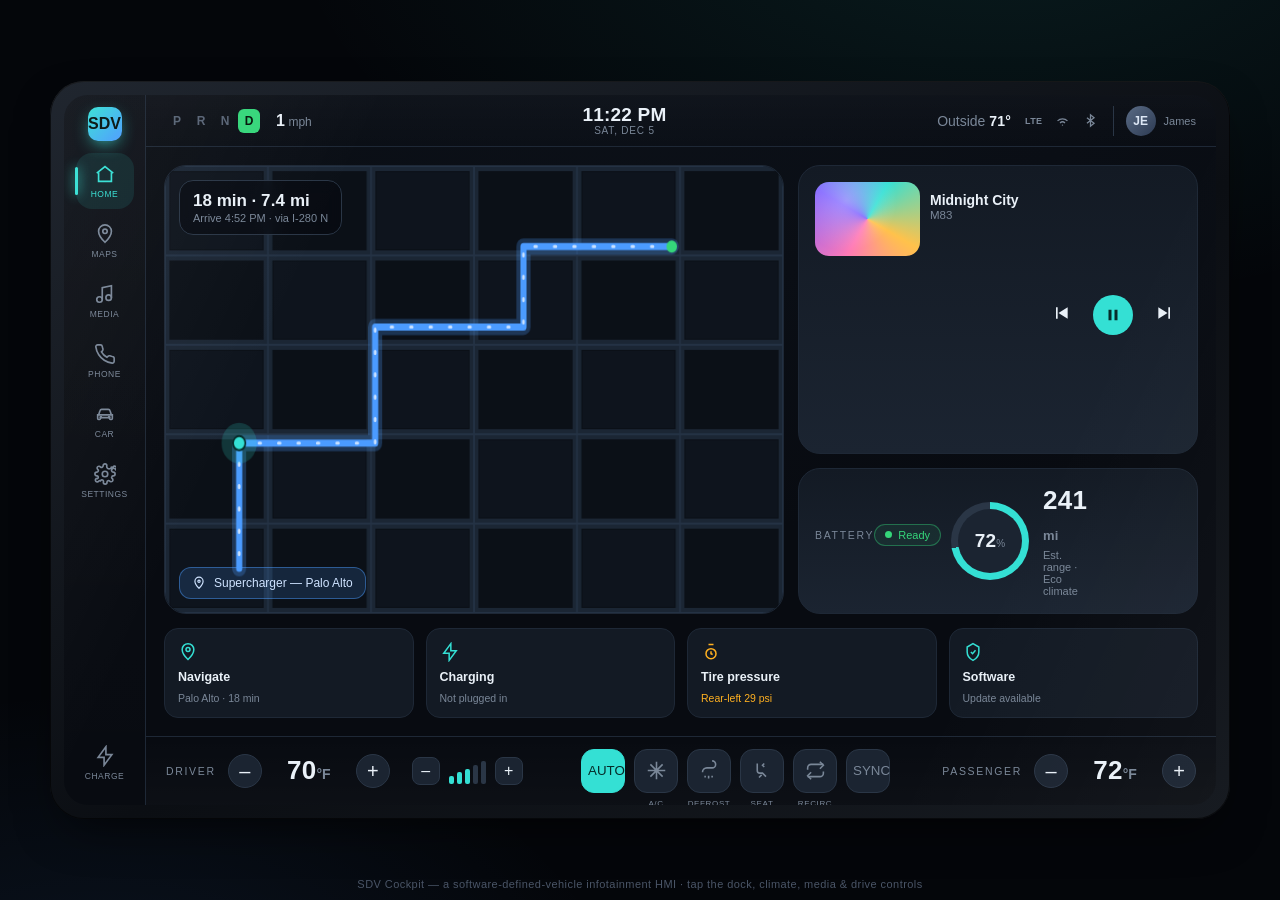
==== infotainment/index.html @ 8f5324d7 "Add SDV Cockpit in-car infotainment HMI Add infotainment/index.html, a self-contained software-defin" ====
<!doctype html>
<html lang="en">
<head>
<meta charset="utf-8" />
<meta name="viewport" content="width=device-width, initial-scale=1, viewport-fit=cover" />
<title>SDV Cockpit — In-Car Infotainment HMI</title>
<style>
/* ============================================================
   SDV Cockpit — Software-Defined Vehicle Infotainment HMI
   Committed dark single-theme (an in-car display is never light-mode).
   ============================================================ */
:root{
  --ground:#080B11; --ground-2:#0C1119;
  --panel:#131A24; --panel-2:#1B2431; --panel-3:#232E3D;
  --line:#2A3646; --line-soft:#1E2836;
  --ink:#EAF1F8; --muted:#7A8798; --muted-2:#586475;
  --accent:#34E0D4; --accent-ink:#062B29;
  --nav:#4B9BFF; --good:#35D67A; --warn:#FFB020; --energy:#FFC24B; --crit:#FF5C5C;
  --font:"SF Pro Display",-apple-system,BlinkMacSystemFont,"Segoe UI",Roboto,"Helvetica Neue",Arial,system-ui,sans-serif;
  --shadow:0 18px 50px -18px rgba(0,0,0,.75);
  --r:22px; --r-sm:14px;
}
*{box-sizing:border-box}
html,body{height:100%}
body{
  margin:0; font-family:var(--font); color:var(--ink);
  background:
    radial-gradient(1200px 700px at 78% -12%, rgba(52,224,212,.10), transparent 60%),
    radial-gradient(900px 620px at 8% 118%, rgba(75,155,255,.10), transparent 60%),
    #04060A;
  display:flex; align-items:center; justify-content:center;
  min-height:100dvh; padding:min(4vmin,34px);
  -webkit-font-smoothing:antialiased; text-rendering:optimizeLegibility;
}
button{font-family:inherit; color:inherit; cursor:pointer; border:0; background:none}
.tnum{font-variant-numeric:tabular-nums; letter-spacing:.01em}
.lbl{font-size:10.5px; letter-spacing:.16em; text-transform:uppercase; color:var(--muted)}

/* ---- The physical display: bezel + glass ---- */
.bezel{
  width:min(1180px,100%); aspect-ratio:16/10; position:relative;
  border-radius:34px; padding:14px;
  background:linear-gradient(150deg,#20262F,#0B0E13 55%,#171B21);
  box-shadow:
    var(--shadow),
    inset 0 1px 0 rgba(255,255,255,.06),
    inset 0 0 0 1px rgba(0,0,0,.6);
}
.bezel::after{ /* screen glass sheen */
  content:""; position:absolute; inset:14px; border-radius:24px; pointer-events:none; z-index:6;
  background:linear-gradient(115deg,rgba(255,255,255,.05),transparent 22%,transparent 78%,rgba(255,255,255,.03));
  mix-blend-mode:screen;
}
.screen{
  position:absolute; inset:14px; border-radius:24px; overflow:hidden;
  background:radial-gradient(140% 120% at 50% -10%, var(--ground-2), var(--ground) 60%);
  display:grid; grid-template-columns:82px 1fr; grid-template-rows:52px 1fr auto;
  grid-template-areas:"dock status" "dock canvas" "dock climate";
}

/* ---- Left app dock ---- */
.dock{grid-area:dock; background:linear-gradient(180deg,rgba(255,255,255,.02),transparent);
  border-right:1px solid var(--line-soft); display:flex; flex-direction:column; align-items:center;
  padding:12px 0 14px; gap:4px}
.dock .brand{width:34px;height:34px;border-radius:10px;display:grid;place-items:center;margin-bottom:8px;
  background:linear-gradient(135deg,var(--accent),var(--nav)); color:#04120F; font-weight:800; box-shadow:0 6px 18px -6px var(--accent)}
.dock .spring{margin-top:auto}
.napp{width:58px;height:56px;border-radius:16px;display:flex;flex-direction:column;align-items:center;
  justify-content:center;gap:4px;color:var(--muted);transition:.18s;position:relative}
.napp svg{width:22px;height:22px}
.napp small{font-size:8.5px;letter-spacing:.06em;text-transform:uppercase}
.napp:hover{color:var(--ink);background:rgba(255,255,255,.04)}
.napp.on{color:var(--accent);background:rgba(52,224,212,.10)}
.napp.on::before{content:"";position:absolute;left:-1px;top:14px;bottom:14px;width:3px;border-radius:3px;background:var(--accent);box-shadow:0 0 12px var(--accent)}

/* ---- Status strip ---- */
.status{grid-area:status;display:flex;align-items:center;gap:14px;padding:0 20px;
  border-bottom:1px solid var(--line-soft);background:linear-gradient(180deg,rgba(255,255,255,.02),transparent)}
.gear{display:flex;align-items:center;gap:2px}
.gear b{width:22px;height:24px;border-radius:6px;display:grid;place-items:center;font-size:12px;font-weight:700;color:var(--muted-2)}
.gear b.on{color:var(--ground);background:var(--accent)}
.gear b.on.d{background:var(--good);color:#04140A}
.status .mini-speed{margin-left:2px;color:var(--muted);font-size:12px}
.status .mini-speed b{color:var(--ink);font-size:16px;font-weight:600}
.clock{margin:0 auto;text-align:center;line-height:1}
.clock .t{font-size:19px;font-weight:600}
.clock .d{font-size:10px;color:var(--muted);letter-spacing:.08em;margin-top:2px}
.status .right{display:flex;align-items:center;gap:14px}
.status .otemp{font-size:14px;color:var(--muted)}
.status .otemp b{color:var(--ink);font-weight:600}
.icns{display:flex;align-items:center;gap:11px;color:var(--muted)}
.icns svg{width:17px;height:17px;display:block}
.icns .lte{font-size:9px;font-weight:700;letter-spacing:.05em}
.prof{display:flex;align-items:center;gap:8px;padding-left:12px;border-left:1px solid var(--line)}
.avatar{width:30px;height:30px;border-radius:50%;background:linear-gradient(135deg,#5A6B85,#2C3A52);
  display:grid;place-items:center;font-size:12px;font-weight:700;color:#DDE7F5}
.prof small{font-size:11px;color:var(--muted)}

/* ---- Canvas ---- */
.canvas{grid-area:canvas;position:relative;overflow:hidden}
.view{position:absolute;inset:0;padding:18px;display:none;animation:vin .32s ease}
.view.on{display:block}
@keyframes vin{from{opacity:0;transform:translateY(8px)}to{opacity:1;transform:none}}

/* generic cards */
.card{background:linear-gradient(180deg,var(--panel),var(--panel-2));border:1px solid var(--line-soft);
  border-radius:var(--r);position:relative}
.pad{padding:16px}
.h{display:flex;align-items:center;justify-content:space-between;margin-bottom:12px}
.h .lbl{margin:0}
.chip{font-size:11px;padding:4px 10px;border-radius:999px;border:1px solid var(--line);color:var(--muted);display:inline-flex;gap:6px;align-items:center}
.chip.ok{color:var(--good);border-color:rgba(53,214,122,.4);background:rgba(53,214,122,.08)}
.dotpulse{width:7px;height:7px;border-radius:50%;background:var(--good);box-shadow:0 0 0 0 rgba(53,214,122,.6);animation:pulse 2s infinite}
@keyframes pulse{0%{box-shadow:0 0 0 0 rgba(53,214,122,.5)}70%{box-shadow:0 0 0 7px rgba(53,214,122,0)}100%{box-shadow:0 0 0 0 rgba(53,214,122,0)}}

/* ===== HOME ===== */
#home .grid{display:grid;grid-template-columns:1.55fr 1fr;grid-template-rows:1fr auto;gap:14px;height:100%}
.map{grid-row:1/3;border-radius:var(--r);overflow:hidden;position:relative;border:1px solid var(--line-soft);cursor:pointer}
.map .over{position:absolute;inset:0;display:flex;flex-direction:column;justify-content:space-between;padding:14px}
.map .eta{align-self:flex-start;background:rgba(8,11,17,.72);backdrop-filter:blur(8px);border:1px solid var(--line);
  border-radius:14px;padding:10px 13px}
.map .eta .big{font-size:17px;font-weight:600}
.map .eta .sub{font-size:11px;color:var(--muted);margin-top:1px}
.map .dest{align-self:flex-start;background:rgba(75,155,255,.16);border:1px solid rgba(75,155,255,.45);color:#CFE3FF;
  border-radius:12px;padding:8px 12px;font-size:12px;display:flex;gap:8px;align-items:center}
.nowcard{display:flex;flex-direction:column}
.nowcard .art{height:74px;border-radius:14px;background:
  conic-gradient(from 210deg,#FF7AB6,#7A5CFF,#34E0D4,#FFC24B,#FF7AB6);position:relative;overflow:hidden;flex:none}
.nowcard .art::after{content:"";position:absolute;inset:0;background:radial-gradient(circle at 30% 25%,rgba(255,255,255,.32),transparent 55%)}
.nowcard .meta{margin-top:10px}
.nowcard .ttl{font-size:14px;font-weight:600;white-space:nowrap;overflow:hidden;text-overflow:ellipsis}
.nowcard .art-artist{font-size:11.5px;color:var(--muted);margin-top:1px}
.mini-ctrl{display:flex;align-items:center;justify-content:center;gap:16px;margin-top:10px;color:var(--ink)}
.mini-ctrl button svg{width:20px;height:20px}
.mini-ctrl .play{width:40px;height:40px;border-radius:50%;background:var(--accent);color:var(--accent-ink);display:grid;place-items:center}
.mini-ctrl .play svg{width:18px;height:18px}
.evsum{display:flex;flex-direction:column;gap:12px}
.evtop{display:flex;align-items:center;gap:14px}
.ring{--p:72;width:78px;height:78px;border-radius:50%;flex:none;display:grid;place-items:center;
  background:conic-gradient(var(--accent) calc(var(--p)*1%),var(--line) 0);position:relative}
.ring::before{content:"";position:absolute;inset:7px;border-radius:50%;background:var(--panel-2)}
.ring b{position:relative;font-size:19px;font-weight:600}
.ring b i{font-size:10px;color:var(--muted);font-style:normal;font-weight:500}
.evtop .rng .big{font-size:26px;font-weight:600}
.evtop .rng .big i{font-size:13px;color:var(--muted);font-style:normal}
.evtop .rng .sub{font-size:11px;color:var(--muted);margin-top:2px}
.tiles{grid-column:1/3;display:grid;grid-template-columns:repeat(4,1fr);gap:12px}
.tile{background:var(--panel);border:1px solid var(--line-soft);border-radius:var(--r-sm);padding:13px;
  display:flex;flex-direction:column;gap:8px;transition:.16s;text-align:left}
.tile:hover{border-color:var(--line);transform:translateY(-2px)}
.tile svg{width:20px;height:20px;color:var(--accent)}
.tile .tn{font-size:12.5px;font-weight:600}
.tile .ts{font-size:10.5px;color:var(--muted)}
.tile.warn svg{color:var(--warn)} .tile.warn .ts{color:var(--warn)}

/* ===== NAV ===== */
#nav .wrap{display:grid;grid-template-columns:1fr 320px;gap:14px;height:100%}
.bigmap{border-radius:var(--r);overflow:hidden;position:relative;border:1px solid var(--line-soft)}
.searchbar{position:absolute;top:14px;left:14px;right:14px;display:flex;gap:10px;align-items:center;
  background:rgba(8,11,17,.72);backdrop-filter:blur(10px);border:1px solid var(--line);border-radius:14px;padding:11px 14px}
.searchbar svg{width:16px;height:16px;color:var(--muted)}
.searchbar span{font-size:13px;color:var(--muted)}
.turnstrip{position:absolute;left:14px;bottom:14px;background:rgba(75,155,255,.16);border:1px solid rgba(75,155,255,.45);
  border-radius:16px;padding:12px 16px;display:flex;gap:14px;align-items:center;backdrop-filter:blur(8px)}
.turnstrip .arw{width:34px;height:34px;border-radius:10px;background:var(--nav);display:grid;place-items:center;color:#04101F}
.turnstrip .arw svg{width:20px;height:20px}
.turnstrip .big{font-size:18px;font-weight:600}
.turnstrip .sub{font-size:11.5px;color:#AFC7EA}
.route-panel{display:flex;flex-direction:column;gap:12px}
.stop{display:flex;gap:12px;align-items:flex-start;padding:12px 0;border-bottom:1px solid var(--line-soft)}
.stop:last-child{border-bottom:0}
.stop .pin{width:26px;height:26px;border-radius:8px;background:var(--panel-3);display:grid;place-items:center;color:var(--nav);flex:none}
.stop .pin svg{width:15px;height:15px}
.stop .sn{font-size:13px;font-weight:600}
.stop .ss{font-size:11px;color:var(--muted);margin-top:2px}
.stop .dist{margin-left:auto;font-size:12px;color:var(--muted);white-space:nowrap}

/* ===== MEDIA ===== */
#media .wrap{display:grid;grid-template-columns:300px 1fr;gap:16px;height:100%}
.player{display:flex;flex-direction:column;gap:16px}
.bigart{aspect-ratio:1;border-radius:var(--r);position:relative;overflow:hidden;
  background:conic-gradient(from 200deg,#FF7AB6,#7A5CFF,#34E0D4,#FFC24B,#FF7AB6)}
.bigart::after{content:"";position:absolute;inset:0;background:radial-gradient(circle at 32% 22%,rgba(255,255,255,.35),transparent 55%)}
.bigart .eq{position:absolute;left:0;right:0;bottom:0;height:40px;display:flex;align-items:flex-end;gap:3px;padding:0 14px;opacity:.9}
.bigart .eq i{flex:1;background:rgba(255,255,255,.75);border-radius:2px 2px 0 0;height:20%;animation:eq 1.1s ease-in-out infinite}
@keyframes eq{0%,100%{height:18%}50%{height:85%}}
.trk .tt{font-size:20px;font-weight:600}
.trk .ta{font-size:13px;color:var(--muted);margin-top:2px}
.scrub{margin-top:6px}
.bar{height:5px;border-radius:5px;background:var(--line);position:relative;overflow:hidden}
.bar>i{position:absolute;inset:0 auto 0 0;width:38%;background:var(--accent);border-radius:5px}
.times{display:flex;justify-content:space-between;font-size:10.5px;color:var(--muted);margin-top:6px}
.ctrl{display:flex;align-items:center;justify-content:space-between}
.ctrl button svg{width:24px;height:24px}
.ctrl .play{width:56px;height:56px;border-radius:50%;background:var(--accent);color:var(--accent-ink);display:grid;place-items:center}
.ctrl .play svg{width:24px;height:24px}
.ctrl .sm{color:var(--muted)} .ctrl .sm.on{color:var(--accent)}
.sources{display:flex;gap:8px;flex-wrap:wrap;margin-bottom:12px}
.src{padding:8px 14px;border-radius:999px;border:1px solid var(--line);font-size:12px;color:var(--muted);display:flex;gap:7px;align-items:center}
.src svg{width:14px;height:14px}
.src.on{color:var(--accent-ink);background:var(--accent);border-color:var(--accent)}
.queue{overflow:auto}
.qrow{display:flex;align-items:center;gap:12px;padding:11px 8px;border-radius:12px;transition:.14s}
.qrow:hover{background:rgba(255,255,255,.03)}
.qrow.on{background:rgba(52,224,212,.08)}
.qrow .qart{width:38px;height:38px;border-radius:9px;flex:none;background:linear-gradient(135deg,#3A4A63,#222E40)}
.qrow.on .qart{background:linear-gradient(135deg,var(--accent),var(--nav))}
.qrow .qn{font-size:13px;font-weight:600} .qrow.on .qn{color:var(--accent)}
.qrow .qa{font-size:11px;color:var(--muted)}
.qrow .qd{margin-left:auto;font-size:11px;color:var(--muted);font-variant-numeric:tabular-nums}

/* ===== VEHICLE (EV + SDV/OTA) ===== */
#veh .grid{display:grid;grid-template-columns:1.2fr 1fr 1fr;grid-template-rows:auto 1fr;gap:14px;height:100%}
.carstage{grid-row:1/3;display:flex;flex-direction:column}
.carwrap{flex:1;position:relative;display:grid;place-items:center;margin:6px 0 10px}
.carwrap svg{width:82%;max-width:280px;filter:drop-shadow(0 14px 30px rgba(52,224,212,.14))}
.doorpin{position:absolute;width:20px;height:20px;border-radius:50%;border:2px solid var(--panel);
  display:grid;place-items:center;background:var(--good);box-shadow:0 0 0 3px rgba(53,214,122,.18)}
.doorpin.open{background:var(--warn);box-shadow:0 0 0 3px rgba(255,176,32,.22)}
.drvmodes{display:flex;gap:8px}
.mode{flex:1;padding:10px;border-radius:12px;border:1px solid var(--line);text-align:center;font-size:12px;color:var(--muted)}
.mode.on{color:var(--accent-ink);background:var(--accent);border-color:var(--accent);font-weight:600}
.statrow{display:flex;align-items:center;gap:12px;padding:12px 0;border-bottom:1px solid var(--line-soft)}
.statrow:last-child{border-bottom:0}
.statrow .si{width:34px;height:34px;border-radius:10px;background:var(--panel-3);display:grid;place-items:center;color:var(--accent);flex:none}
.statrow .si svg{width:18px;height:18px}
.statrow .sv{margin-left:auto;font-size:15px;font-weight:600;font-variant-numeric:tabular-nums}
.statrow .sl{font-size:12px;color:var(--muted)}
.tpms{display:grid;grid-template-columns:1fr 1fr;gap:10px}
.tp{background:var(--panel);border:1px solid var(--line-soft);border-radius:12px;padding:10px;text-align:center}
.tp .v{font-size:17px;font-weight:600;font-variant-numeric:tabular-nums}
.tp .u{font-size:9.5px;color:var(--muted);letter-spacing:.1em;text-transform:uppercase}
.tp.low{border-color:rgba(255,176,32,.5)} .tp.low .v{color:var(--warn)}
/* OTA */
.ota .rowh{display:flex;align-items:center;gap:12px;margin-bottom:12px}
.ota .ver{margin-left:auto;font-size:11px;color:var(--muted);font-variant-numeric:tabular-nums}
.ota .relname{font-size:14px;font-weight:600}
.ota .note{font-size:11.5px;color:var(--muted);line-height:1.5;margin:2px 0 14px}
.ota .comp{display:flex;justify-content:space-between;font-size:11px;color:var(--muted);padding:6px 0;border-bottom:1px solid var(--line-soft)}
.ota .comp b{color:var(--ink);font-weight:500}
.ota .comp .st{color:var(--good)}
.installbar{height:8px;border-radius:8px;background:var(--line);overflow:hidden;margin:14px 0 8px}
.installbar>i{display:block;height:100%;width:0;background:linear-gradient(90deg,var(--accent),var(--nav));transition:width .4s}
.btn{width:100%;padding:13px;border-radius:14px;background:var(--accent);color:var(--accent-ink);font-weight:700;font-size:14px;transition:.16s}
.btn:hover{filter:brightness(1.08)}
.btn.ghost{background:transparent;border:1px solid var(--line);color:var(--ink);font-weight:600}
.btn[disabled]{opacity:.5;cursor:default}

/* ===== PHONE ===== */
#phone .wrap{display:grid;grid-template-columns:1fr 300px;gap:16px;height:100%}
.calls .crow{display:flex;align-items:center;gap:13px;padding:12px 6px;border-bottom:1px solid var(--line-soft)}
.calls .crow .av{width:40px;height:40px;border-radius:50%;background:linear-gradient(135deg,#4A5A73,#28344A);display:grid;place-items:center;font-weight:700;font-size:14px;flex:none}
.calls .cn{font-size:14px;font-weight:600}
.calls .cs{font-size:11.5px;color:var(--muted);display:flex;gap:6px;align-items:center;margin-top:1px}
.calls .cs svg{width:12px;height:12px}
.calls .cs.miss{color:var(--crit)}
.calls .ct{margin-left:auto;font-size:11px;color:var(--muted)}
.calls .callbtn{width:34px;height:34px;border-radius:50%;background:rgba(53,214,122,.14);color:var(--good);display:grid;place-items:center;margin-left:10px}
.calls .callbtn svg{width:16px;height:16px}
.dial{display:flex;flex-direction:column}
.dialout{text-align:center;font-size:26px;font-weight:500;letter-spacing:.06em;min-height:34px;margin-bottom:12px;font-variant-numeric:tabular-nums}
.pad{display:grid;grid-template-columns:repeat(3,1fr);gap:10px}
.key{aspect-ratio:1.5;border-radius:14px;background:var(--panel);border:1px solid var(--line-soft);font-size:20px;font-weight:500;transition:.12s}
.key:hover{background:var(--panel-3)}
.key small{display:block;font-size:8px;letter-spacing:.14em;color:var(--muted);margin-top:1px}
.dialcall{margin-top:12px;padding:14px;border-radius:16px;background:var(--good);color:#052012;font-weight:700;display:grid;place-items:center}

/* ===== SETTINGS ===== */
#set .cols{display:grid;grid-template-columns:1fr 1fr;gap:14px;height:100%;align-content:start}
.setgrp .srow{display:flex;align-items:center;gap:13px;padding:14px 0;border-bottom:1px solid var(--line-soft)}
.setgrp .srow:last-child{border-bottom:0}
.setgrp .si{width:32px;height:32px;border-radius:9px;background:var(--panel-3);display:grid;place-items:center;color:var(--accent);flex:none}
.setgrp .si svg{width:17px;height:17px}
.setgrp .sn{font-size:13.5px;font-weight:600}
.setgrp .sd{font-size:11px;color:var(--muted);margin-top:1px}
.setgrp .ctl{margin-left:auto}
.toggle{width:46px;height:27px;border-radius:999px;background:var(--line);position:relative;transition:.2s;flex:none}
.toggle i{position:absolute;top:3px;left:3px;width:21px;height:21px;border-radius:50%;background:#fff;transition:.2s}
.toggle.on{background:var(--accent)} .toggle.on i{left:22px}
.seg{display:flex;border:1px solid var(--line);border-radius:10px;overflow:hidden}
.seg button{padding:7px 12px;font-size:12px;color:var(--muted)}
.seg button.on{background:var(--accent);color:var(--accent-ink);font-weight:600}

/* ---- Climate dock ---- */
.climate{grid-area:climate;border-top:1px solid var(--line-soft);
  background:linear-gradient(0deg,rgba(255,255,255,.02),transparent);
  display:flex;align-items:center;gap:16px;padding:12px 20px}
.zone{display:flex;align-items:center;gap:12px}
.zone .lbl{margin:0}
.tempctl{display:flex;align-items:center;gap:10px}
.tempctl button{width:34px;height:34px;border-radius:50%;background:var(--panel-2);border:1px solid var(--line);
  display:grid;place-items:center;font-size:20px;color:var(--ink);line-height:0}
.tempctl button:hover{background:var(--panel-3)}
.tempctl .tval{font-size:26px;font-weight:600;min-width:74px;text-align:center;font-variant-numeric:tabular-nums}
.tempctl .tval i{font-size:14px;color:var(--muted);font-style:normal}
.cspacer{flex:1}
.cbtns{display:flex;gap:9px}
.cbtn{width:44px;height:44px;border-radius:13px;background:var(--panel-2);border:1px solid var(--line);
  display:grid;place-items:center;color:var(--muted);transition:.15s;position:relative}
.cbtn svg{width:21px;height:21px}
.cbtn:hover{color:var(--ink);background:var(--panel-3)}
.cbtn.on{color:var(--accent-ink);background:var(--accent);border-color:var(--accent)}
.cbtn small{position:absolute;bottom:-16px;left:50%;transform:translateX(-50%);font-size:8px;letter-spacing:.08em;
  text-transform:uppercase;color:var(--muted);white-space:nowrap}
.fan{display:flex;align-items:center;gap:9px;padding:0 6px}
.fan .bars{display:flex;gap:3px;align-items:flex-end;height:26px}
.fan .bars i{width:5px;border-radius:2px;background:var(--line);height:30%}
.fan .bars i.on{background:var(--accent)}
.fan button{width:28px;height:28px;border-radius:8px;background:var(--panel-2);border:1px solid var(--line);display:grid;place-items:center;font-size:16px;color:var(--ink);line-height:0}

.hint{position:fixed;bottom:10px;left:50%;transform:translateX(-50%);font-size:11px;color:#4A5567;letter-spacing:.04em}
@media (prefers-reduced-motion:reduce){*{animation:none!important;transition:none!important}}
@media (max-width:640px){.dock small,.napp small{display:none}.tiles{grid-template-columns:repeat(2,1fr)}}
</style>
</head>
<body>
<main class="bezel" role="application" aria-label="Vehicle infotainment display">
  <div class="screen">

    <!-- ============ DOCK ============ -->
    <nav class="dock" aria-label="Apps">
      <div class="brand" title="Software-Defined Vehicle">SDV</div>
      <button class="napp on" data-view="home"><svg viewBox="0 0 24 24" fill="none" stroke="currentColor" stroke-width="1.8"><path d="M3 11l9-7 9 7"/><path d="M5 10v10h14V10"/></svg><small>Home</small></button>
      <button class="napp" data-view="nav"><svg viewBox="0 0 24 24" fill="none" stroke="currentColor" stroke-width="1.8"><path d="M12 21s7-6.5 7-12a7 7 0 10-14 0c0 5.5 7 12 7 12z"/><circle cx="12" cy="9" r="2.4"/></svg><small>Maps</small></button>
      <button class="napp" data-view="media"><svg viewBox="0 0 24 24" fill="none" stroke="currentColor" stroke-width="1.8"><path d="M9 18V5l10-2v13"/><circle cx="6" cy="18" r="3"/><circle cx="16" cy="16" r="3"/></svg><small>Media</small></button>
      <button class="napp" data-view="phone"><svg viewBox="0 0 24 24" fill="none" stroke="currentColor" stroke-width="1.8"><path d="M22 16.9v3a2 2 0 01-2.2 2 19.8 19.8 0 01-8.6-3.1 19.5 19.5 0 01-6-6A19.8 19.8 0 012 4.2 2 2 0 014 2h3a2 2 0 012 1.7c.1.9.4 1.8.7 2.7a2 2 0 01-.5 2.1L8.1 9.6a16 16 0 006 6l1.1-1.1a2 2 0 012.1-.5c.9.3 1.8.6 2.7.7A2 2 0 0122 16.9z"/></svg><small>Phone</small></button>
      <button class="napp" data-view="veh"><svg viewBox="0 0 24 24" fill="none" stroke="currentColor" stroke-width="1.8"><path d="M5 13l1.5-4.5A2 2 0 018.4 7h7.2a2 2 0 011.9 1.5L19 13"/><path d="M4 13h16v4a1 1 0 01-1 1h-1a1 1 0 01-1-1v-1H7v1a1 1 0 01-1 1H5a1 1 0 01-1-1z"/><circle cx="7.5" cy="15.5" r="0.6"/><circle cx="16.5" cy="15.5" r="0.6"/></svg><small>Car</small></button>
      <button class="napp" data-view="set"><svg viewBox="0 0 24 24" fill="none" stroke="currentColor" stroke-width="1.8"><circle cx="12" cy="12" r="3"/><path d="M19.4 15a1.6 1.6 0 00.3 1.8l.1.1a2 2 0 11-2.8 2.8l-.1-.1a1.6 1.6 0 00-2.7 1.1V21a2 2 0 01-4 0v-.1A1.6 1.6 0 007 19.4a1.6 1.6 0 00-1.8.3l-.1.1a2 2 0 11-2.8-2.8l.1-.1A1.6 1.6 0 004.6 15a1.6 1.6 0 00-1.5-1H3a2 2 0 010-4h.1A1.6 1.6 0 004.6 9a1.6 1.6 0 00-.3-1.8l-.1-.1a2 2 0 112.8-2.8l.1.1A1.6 1.6 0 009 4.6a1.6 1.6 0 001-1.5V3a2 2 0 014 0v.1A1.6 1.6 0 0019 4.6a1.6 1.6 0 001.8-.3l.1-.1a2 2 0 112.8 2.8l-.1.1A1.6 1.6 0 0019.4 9v0a1.6 1.6 0 001.5 1H21a2 2 0 010 4h-.1a1.6 1.6 0 00-1.5 1z"/></svg><small>Settings</small></button>
      <div class="spring"></div>
      <button class="napp" data-view="veh" title="Charging"><svg viewBox="0 0 24 24" fill="none" stroke="currentColor" stroke-width="1.8"><path d="M13 2L4.5 13.5H11L11 22 19.5 10.5H13z"/></svg><small>Charge</small></button>
    </nav>

    <!-- ============ STATUS STRIP ============ -->
    <header class="status">
      <div class="gear" aria-label="Drive selector">
        <b>P</b><b>R</b><b>N</b><b class="on d">D</b>
      </div>
      <div class="mini-speed"><b class="tnum" id="spd">0</b> mph</div>
      <div class="clock">
        <div class="t tnum" id="clk">—:—</div>
        <div class="d" id="date">—</div>
      </div>
      <div class="right">
        <div class="otemp">Outside <b class="tnum">71°</b></div>
        <div class="icns">
          <span class="lte">LTE</span>
          <svg viewBox="0 0 24 24" fill="none" stroke="currentColor" stroke-width="1.8"><path d="M5 12.5a10 10 0 0114 0"/><path d="M8.5 15.5a5 5 0 017 0"/><circle cx="12" cy="18.5" r="1" fill="currentColor" stroke="none"/></svg>
          <svg viewBox="0 0 24 24" fill="none" stroke="currentColor" stroke-width="1.8"><path d="M7 8l10 8-5 4V4l5 4-10 8"/></svg>
        </div>
        <div class="prof">
          <div class="avatar">JE</div>
          <small>James</small>
        </div>
      </div>
    </header>

    <!-- ============ CANVAS ============ -->
    <section class="canvas">

      <!-- ===== HOME ===== -->
      <div class="view on" id="home">
        <div class="grid">
          <div class="map" data-view="nav" id="homemap">
            <canvas class="mapcanvas" width="700" height="440" style="width:100%;height:100%;display:block"></canvas>
            <div class="over">
              <div class="eta">
                <div class="big">18 min · <span class="tnum">7.4</span> mi</div>
                <div class="sub">Arrive 4:52 PM · via I-280 N</div>
              </div>
              <div class="dest">
                <svg viewBox="0 0 24 24" width="14" height="14" fill="none" stroke="currentColor" stroke-width="2"><path d="M12 21s7-6.5 7-12a7 7 0 10-14 0c0 5.5 7 12 7 12z"/><circle cx="12" cy="9" r="2"/></svg>
                Supercharger — Palo Alto
              </div>
            </div>
          </div>

          <div class="card pad nowcard">
            <div class="art"></div>
            <div class="meta">
              <div class="ttl" id="h-track">Midnight City</div>
              <div class="art-artist" id="h-artist">M83</div>
            </div>
            <div class="mini-ctrl">
              <button data-mact="prev" aria-label="Previous"><svg viewBox="0 0 24 24" fill="currentColor"><path d="M6 5h2v14H6zM20 5v14l-11-7z"/></svg></button>
              <button class="play" data-mact="play" aria-label="Play/Pause"><svg class="i-play" viewBox="0 0 24 24" fill="currentColor"><path d="M8 5v14l11-7z"/></svg></button>
              <button data-mact="next" aria-label="Next"><svg viewBox="0 0 24 24" fill="currentColor"><path d="M16 5h2v14h-2zM4 5l11 7-11 7z"/></svg></button>
            </div>
          </div>

          <div class="card pad evsum">
            <div class="h"><span class="lbl">Battery</span><span class="chip ok"><span class="dotpulse"></span>Ready</span></div>
            <div class="evtop">
              <div class="ring" id="socring" style="--p:72"><b class="tnum" id="soc">72<i>%</i></b></div>
              <div class="rng">
                <div class="big tnum"><span id="rangeval">241</span> <i>mi</i></div>
                <div class="sub">Est. range · Eco climate</div>
              </div>
            </div>
          </div>

          <div class="tiles">
            <button class="tile" data-view="nav"><svg viewBox="0 0 24 24" fill="none" stroke="currentColor" stroke-width="1.8"><path d="M12 21s7-6.5 7-12a7 7 0 10-14 0c0 5.5 7 12 7 12z"/><circle cx="12" cy="9" r="2.4"/></svg><span class="tn">Navigate</span><span class="ts">Palo Alto · 18 min</span></button>
            <button class="tile" data-view="veh"><svg viewBox="0 0 24 24" fill="none" stroke="currentColor" stroke-width="1.8"><path d="M13 2L4.5 13.5H11L11 22 19.5 10.5H13z"/></svg><span class="tn">Charging</span><span class="ts">Not plugged in</span></button>
            <button class="tile warn" data-view="veh"><svg viewBox="0 0 24 24" fill="none" stroke="currentColor" stroke-width="1.8"><circle cx="12" cy="14" r="6"/><path d="M12 11v3l2 1M9 3h6"/></svg><span class="tn">Tire pressure</span><span class="ts">Rear-left 29 psi</span></button>
            <button class="tile" data-view="veh"><svg viewBox="0 0 24 24" fill="none" stroke="currentColor" stroke-width="1.8"><path d="M12 2l7 4v6c0 5-3 8-7 10-4-2-7-5-7-10V6z"/><path d="M9.5 12l2 2 3.5-4"/></svg><span class="tn">Software</span><span class="ts">Update available</span></button>
          </div>
        </div>
      </div>

      <!-- ===== NAV ===== -->
      <div class="view" id="nav">
        <div class="wrap">
          <div class="bigmap">
            <canvas class="mapcanvas" width="720" height="560" style="width:100%;height:100%;display:block"></canvas>
            <div class="searchbar">
              <svg viewBox="0 0 24 24" fill="none" stroke="currentColor" stroke-width="2"><circle cx="11" cy="11" r="7"/><path d="M21 21l-4-4"/></svg>
              <span>Search for a place or address…</span>
            </div>
            <div class="turnstrip">
              <div class="arw"><svg viewBox="0 0 24 24" fill="none" stroke="currentColor" stroke-width="2.2"><path d="M12 20V7M6 11l6-6 6 6"/></svg></div>
              <div>
                <div class="big"><span class="tnum">0.4</span> mi</div>
                <div class="sub">Continue onto I-280 North</div>
              </div>
            </div>
          </div>
          <div class="card pad route-panel">
            <div class="h"><span class="lbl">Route</span><span class="chip">18 min · 7.4 mi</span></div>
            <div class="stop"><div class="pin"><svg viewBox="0 0 24 24" fill="none" stroke="currentColor" stroke-width="2"><circle cx="12" cy="12" r="4"/></svg></div><div><div class="sn">Current location</div><div class="ss">Mountain View, CA</div></div><div class="dist">now</div></div>
            <div class="stop"><div class="pin"><svg viewBox="0 0 24 24" fill="none" stroke="currentColor" stroke-width="2"><path d="M12 20V7M6 11l6-6 6 6"/></svg></div><div><div class="sn">I-280 North</div><div class="ss">Continue for 5.1 mi</div></div><div class="dist">0.4 mi</div></div>
            <div class="stop"><div class="pin"><svg viewBox="0 0 24 24" fill="none" stroke="currentColor" stroke-width="2"><path d="M9 6l6 6-6 6"/></svg></div><div><div class="sn">Exit 20 — Sand Hill Rd</div><div class="ss">Keep right</div></div><div class="dist">5.5 mi</div></div>
            <div class="stop"><div class="pin" style="color:var(--good)"><svg viewBox="0 0 24 24" fill="none" stroke="currentColor" stroke-width="2"><path d="M12 21s7-6.5 7-12a7 7 0 10-14 0c0 5.5 7 12 7 12z"/><circle cx="12" cy="9" r="2"/></svg></div><div><div class="sn">Supercharger — Palo Alto</div><div class="ss">16 stalls · 8 available</div></div><div class="dist">7.4 mi</div></div>
          </div>
        </div>
      </div>

      <!-- ===== MEDIA ===== -->
      <div class="view" id="media">
        <div class="wrap">
          <div class="player">
            <div class="bigart"><div class="eq"><i style="animation-delay:0s"></i><i style="animation-delay:.15s"></i><i style="animation-delay:.3s"></i><i style="animation-delay:.1s"></i><i style="animation-delay:.35s"></i><i style="animation-delay:.2s"></i><i style="animation-delay:.05s"></i><i style="animation-delay:.28s"></i><i style="animation-delay:.12s"></i><i style="animation-delay:.4s"></i><i style="animation-delay:.22s"></i><i style="animation-delay:.08s"></i></div></div>
            <div class="trk">
              <div class="tt" id="m-track">Midnight City</div>
              <div class="ta" id="m-artist">M83 · Hurry Up, We're Dreaming</div>
              <div class="scrub"><div class="bar"><i id="m-prog"></i></div><div class="times"><span id="m-cur">1:34</span><span id="m-dur">4:03</span></div></div>
            </div>
            <div class="ctrl">
              <button class="sm" data-mact="shuffle" aria-label="Shuffle"><svg viewBox="0 0 24 24" fill="none" stroke="currentColor" stroke-width="1.8"><path d="M16 3h5v5M4 20L21 3M21 16v5h-5M15 15l6 6M4 4l5 5"/></svg></button>
              <button data-mact="prev" aria-label="Previous"><svg viewBox="0 0 24 24" fill="currentColor"><path d="M6 5h2v14H6zM20 5v14l-11-7z"/></svg></button>
              <button class="play" data-mact="play" aria-label="Play/Pause"><svg class="i-play" viewBox="0 0 24 24" fill="currentColor"><path d="M8 5v14l11-7z"/></svg></button>
              <button data-mact="next" aria-label="Next"><svg viewBox="0 0 24 24" fill="currentColor"><path d="M16 5h2v14h-2zM4 5l11 7-11 7z"/></svg></button>
              <button class="sm" data-mact="repeat" aria-label="Repeat"><svg viewBox="0 0 24 24" fill="none" stroke="currentColor" stroke-width="1.8"><path d="M17 2l4 4-4 4"/><path d="M3 11V9a4 4 0 014-4h14M7 22l-4-4 4-4"/><path d="M21 13v2a4 4 0 01-4 4H3"/></svg></button>
            </div>
          </div>
          <div class="card pad" style="display:flex;flex-direction:column;overflow:hidden">
            <div class="sources">
              <button class="src on"><svg viewBox="0 0 24 24" fill="none" stroke="currentColor" stroke-width="1.8"><path d="M7 8l10 8-5 4V4l5 4-10 8"/></svg>Bluetooth</button>
              <button class="src"><svg viewBox="0 0 24 24" fill="none" stroke="currentColor" stroke-width="1.8"><circle cx="12" cy="12" r="9"/><circle cx="12" cy="12" r="2.5"/></svg>Radio</button>
              <button class="src"><svg viewBox="0 0 24 24" fill="none" stroke="currentColor" stroke-width="1.8"><rect x="9" y="2" width="6" height="10" rx="3"/><path d="M12 12v6M8 20h8"/></svg>USB</button>
              <button class="src"><svg viewBox="0 0 24 24" fill="none" stroke="currentColor" stroke-width="1.8"><path d="M4 5h16v10H4zM8 20h8M12 15v5"/></svg>Podcasts</button>
            </div>
            <div class="lbl" style="margin-bottom:6px">Up next</div>
            <div class="queue" id="queue"></div>
          </div>
        </div>
      </div>

      <!-- ===== PHONE ===== -->
      <div class="view" id="phone">
        <div class="wrap">
          <div class="card pad calls" style="overflow:auto">
            <div class="h"><span class="lbl">Recent calls</span><span class="chip"><span class="dotpulse" style="background:var(--nav);box-shadow:none"></span>iPhone · James</span></div>
            <div class="crow"><div class="av">SM</div><div><div class="cn">Sarah Mitchell</div><div class="cs"><svg viewBox="0 0 24 24" fill="none" stroke="currentColor" stroke-width="2"><path d="M8 14l-4-4 4-4"/><path d="M4 10h9a7 7 0 017 7v0"/></svg>Outgoing · Mobile</div></div><div class="ct">10:24 AM</div><button class="callbtn"><svg viewBox="0 0 24 24" fill="currentColor"><path d="M20 15.5a12 12 0 01-4-.6 1 1 0 00-1 .2l-1.8 1.8a15 15 0 01-6.3-6.3l1.8-1.8a1 1 0 00.2-1 12 12 0 01-.6-4 1 1 0 00-1-1H4a1 1 0 00-1 1A17 17 0 0020 21a1 1 0 001-1v-3.5a1 1 0 00-1-1z"/></svg></button></div>
            <div class="crow"><div class="av">DK</div><div><div class="cn">David Kim</div><div class="cs miss"><svg viewBox="0 0 24 24" fill="none" stroke="currentColor" stroke-width="2"><path d="M4 4l16 16M20 8v8h-8"/></svg>Missed · Work</div></div><div class="ct">Yesterday</div><button class="callbtn"><svg viewBox="0 0 24 24" fill="currentColor"><path d="M20 15.5a12 12 0 01-4-.6 1 1 0 00-1 .2l-1.8 1.8a15 15 0 01-6.3-6.3l1.8-1.8a1 1 0 00.2-1 12 12 0 01-.6-4 1 1 0 00-1-1H4a1 1 0 00-1 1A17 17 0 0020 21a1 1 0 001-1v-3.5a1 1 0 00-1-1z"/></svg></button></div>
            <div class="crow"><div class="av">MG</div><div><div class="cn">Mom</div><div class="cs"><svg viewBox="0 0 24 24" fill="none" stroke="currentColor" stroke-width="2"><path d="M16 14l4-4-4-4"/><path d="M20 10h-9a7 7 0 00-7 7v0"/></svg>Incoming · Mobile</div></div><div class="ct">Yesterday</div><button class="callbtn"><svg viewBox="0 0 24 24" fill="currentColor"><path d="M20 15.5a12 12 0 01-4-.6 1 1 0 00-1 .2l-1.8 1.8a15 15 0 01-6.3-6.3l1.8-1.8a1 1 0 00.2-1 12 12 0 01-.6-4 1 1 0 00-1-1H4a1 1 0 00-1 1A17 17 0 0020 21a1 1 0 001-1v-3.5a1 1 0 00-1-1z"/></svg></button></div>
            <div class="crow"><div class="av">GA</div><div><div class="cn">Garage — Service</div><div class="cs"><svg viewBox="0 0 24 24" fill="none" stroke="currentColor" stroke-width="2"><path d="M8 14l-4-4 4-4"/><path d="M4 10h9a7 7 0 017 7v0"/></svg>Outgoing · Work</div></div><div class="ct">Mon</div><button class="callbtn"><svg viewBox="0 0 24 24" fill="currentColor"><path d="M20 15.5a12 12 0 01-4-.6 1 1 0 00-1 .2l-1.8 1.8a15 15 0 01-6.3-6.3l1.8-1.8a1 1 0 00.2-1 12 12 0 01-.6-4 1 1 0 00-1-1H4a1 1 0 00-1 1A17 17 0 0020 21a1 1 0 001-1v-3.5a1 1 0 00-1-1z"/></svg></button></div>
          </div>
          <div class="card pad dial">
            <div class="dialout" id="dialout"></div>
            <div class="pad" id="keypad"></div>
            <button class="dialcall">Call</button>
          </div>
        </div>
      </div>

      <!-- ===== VEHICLE (EV + SDV/OTA) ===== -->
      <div class="view" id="veh">
        <div class="grid">
          <div class="card pad carstage">
            <div class="h"><span class="lbl">Vehicle status</span><span class="chip ok"><span class="dotpulse"></span>Locked · Parked</span></div>
            <div class="carwrap">
              <svg viewBox="0 0 240 130" fill="none" stroke="var(--accent)" stroke-width="2" aria-label="Top view of vehicle">
                <rect x="40" y="20" width="160" height="90" rx="34"/>
                <path d="M62 24c8-6 108-6 116 0M62 106c8 6 108 6 116 0"/>
                <rect x="72" y="40" width="96" height="50" rx="18" stroke-opacity=".45"/>
                <line x1="120" y1="40" x2="120" y2="90" stroke-opacity=".35"/>
              </svg>
              <div class="doorpin" style="top:30%;left:30%" title="Front-left door: closed"></div>
              <div class="doorpin" style="top:30%;right:30%" title="Front-right door: closed"></div>
              <div class="doorpin open" style="bottom:26%;left:30%" title="Rear-left door: ajar"></div>
              <div class="doorpin" style="bottom:26%;right:30%" title="Trunk: closed"></div>
            </div>
            <div class="lbl" style="margin-bottom:8px">Drive mode</div>
            <div class="drvmodes" id="drvmodes">
              <button class="mode">Chill</button>
              <button class="mode on">Standard</button>
              <button class="mode">Sport</button>
              <button class="mode">Off-road</button>
            </div>
          </div>

          <div class="card pad">
            <div class="h"><span class="lbl">Energy &amp; range</span></div>
            <div class="statrow"><div class="si"><svg viewBox="0 0 24 24" fill="none" stroke="currentColor" stroke-width="1.8"><rect x="3" y="8" width="16" height="9" rx="2"/><path d="M19 11h2v3h-2"/><rect x="5.5" y="10.5" width="9" height="4"/></svg></div><div><div class="sn" style="font-size:13px;font-weight:600">State of charge</div><div class="sl">72% · 68.4 kWh usable</div></div><div class="sv tnum" style="color:var(--good)">72%</div></div>
            <div class="statrow"><div class="si"><svg viewBox="0 0 24 24" fill="none" stroke="currentColor" stroke-width="1.8"><path d="M12 3v18M5 10l7-7 7 7"/></svg></div><div><div class="sn" style="font-size:13px;font-weight:600">Est. range</div><div class="sl">EPA 316 mi · Eco climate</div></div><div class="sv tnum">241 mi</div></div>
            <div class="statrow"><div class="si"><svg viewBox="0 0 24 24" fill="none" stroke="currentColor" stroke-width="1.8"><path d="M13 2L4.5 13.5H11L11 22 19.5 10.5H13z"/></svg></div><div><div class="sn" style="font-size:13px;font-weight:600">Efficiency</div><div class="sl">Last 30 mi average</div></div><div class="sv tnum">247 Wh/mi</div></div>
            <div class="statrow"><div class="si"><svg viewBox="0 0 24 24" fill="none" stroke="currentColor" stroke-width="1.8"><circle cx="12" cy="12" r="9"/><path d="M12 7v5l3 2"/></svg></div><div><div class="sn" style="font-size:13px;font-weight:600">Time to 80%</div><div class="sl">At 250 kW Supercharger</div></div><div class="sv tnum">18 min</div></div>
            <div class="lbl" style="margin:16px 0 10px">Tire pressure</div>
            <div class="tpms">
              <div class="tp"><div class="v tnum">34</div><div class="u">FL · psi</div></div>
              <div class="tp"><div class="v tnum">34</div><div class="u">FR · psi</div></div>
              <div class="tp low"><div class="v tnum">29</div><div class="u">RL · psi</div></div>
              <div class="tp"><div class="v tnum">33</div><div class="u">RR · psi</div></div>
            </div>
          </div>

          <div class="card pad ota">
            <div class="rowh"><span class="lbl">Software</span><span class="ver">v2026.20.4 → 2026.24.1</span></div>
            <div class="relname">Summer Release 2026.24.1</div>
            <div class="note">Adaptive regen tuning, sharper reverse camera, new charging-stop planner, and security patches for the connectivity stack.</div>
            <div class="comp"><span>Vehicle Control · <b>VCU</b></span><span class="st">ready</span></div>
            <div class="comp"><span>Infotainment · <b>IVI</b></span><span class="st">ready</span></div>
            <div class="comp"><span>Driver Assist · <b>ADAS</b></span><span class="st">ready</span></div>
            <div class="comp"><span>Battery Mgmt · <b>BMS</b></span><span class="st">ready</span></div>
            <div class="installbar"><i id="otabar"></i></div>
            <div class="lbl" id="otastat" style="margin-bottom:12px">Downloaded · 412 MB · ready to install</div>
            <button class="btn" id="otabtn">Install now — vehicle is parked</button>
          </div>
        </div>
      </div>

      <!-- ===== SETTINGS ===== -->
      <div class="view" id="set">
        <div class="cols">
          <div class="card pad setgrp">
            <div class="h"><span class="lbl">Vehicle</span></div>
            <div class="srow"><div class="si"><svg viewBox="0 0 24 24" fill="none" stroke="currentColor" stroke-width="1.8"><rect x="5" y="11" width="14" height="10" rx="2"/><path d="M8 11V7a4 4 0 018 0v4"/></svg></div><div><div class="sn">Walk-away lock</div><div class="sd">Lock when phone key leaves</div></div><div class="ctl"><div class="toggle on" data-toggle><i></i></div></div></div>
            <div class="srow"><div class="si"><svg viewBox="0 0 24 24" fill="none" stroke="currentColor" stroke-width="1.8"><path d="M12 3v18M5 10l7-7 7 7"/></svg></div><div><div class="sn">Regenerative braking</div><div class="sd">Standard · one-pedal drive</div></div><div class="ctl"><div class="seg"><button>Low</button><button class="on">Std</button></div></div></div>
            <div class="srow"><div class="si"><svg viewBox="0 0 24 24" fill="none" stroke="currentColor" stroke-width="1.8"><path d="M3 12h4l3 8 4-16 3 8h4"/></svg></div><div><div class="sn">Acceleration alerts</div><div class="sd">Chime on hard launch</div></div><div class="ctl"><div class="toggle" data-toggle><i></i></div></div></div>
            <div class="srow"><div class="si"><svg viewBox="0 0 24 24" fill="none" stroke="currentColor" stroke-width="1.8"><path d="M12 2l7 4v6c0 5-3 8-7 10-4-2-7-5-7-10V6z"/></svg></div><div><div class="sn">Sentry mode</div><div class="sd">Record when parked</div></div><div class="ctl"><div class="toggle on" data-toggle><i></i></div></div></div>
          </div>
          <div class="card pad setgrp">
            <div class="h"><span class="lbl">Display &amp; connectivity</span></div>
            <div class="srow"><div class="si"><svg viewBox="0 0 24 24" fill="none" stroke="currentColor" stroke-width="1.8"><circle cx="12" cy="12" r="4"/><path d="M12 2v3M12 19v3M2 12h3M19 12h3"/></svg></div><div><div class="sn">Display theme</div><div class="sd">Auto dims with headlights</div></div><div class="ctl"><div class="seg"><button>Day</button><button class="on">Auto</button><button>Night</button></div></div></div>
            <div class="srow"><div class="si"><svg viewBox="0 0 24 24" fill="none" stroke="currentColor" stroke-width="1.8"><path d="M7 8l10 8-5 4V4l5 4-10 8"/></svg></div><div><div class="sn">Bluetooth</div><div class="sd">iPhone · James — connected</div></div><div class="ctl"><div class="toggle on" data-toggle><i></i></div></div></div>
            <div class="srow"><div class="si"><svg viewBox="0 0 24 24" fill="none" stroke="currentColor" stroke-width="1.8"><path d="M5 12.5a10 10 0 0114 0"/><path d="M8.5 15.5a5 5 0 017 0"/><circle cx="12" cy="18.5" r="1"/></svg></div><div><div class="sn">Wi-Fi</div><div class="sd">Home_Garage_5G</div></div><div class="ctl"><div class="toggle on" data-toggle><i></i></div></div></div>
            <div class="srow"><div class="si"><svg viewBox="0 0 24 24" fill="none" stroke="currentColor" stroke-width="1.8"><path d="M12 2l7 4v6c0 5-3 8-7 10-4-2-7-5-7-10V6z"/><path d="M9.5 12l2 2 3.5-4"/></svg></div><div><div class="sn">Automatic updates</div><div class="sd">Install overnight while parked</div></div><div class="ctl"><div class="toggle on" data-toggle><i></i></div></div></div>
          </div>
        </div>
      </div>

    </section>

    <!-- ============ CLIMATE DOCK ============ -->
    <footer class="climate" aria-label="Climate controls">
      <div class="zone">
        <span class="lbl">Driver</span>
        <div class="tempctl" data-zone="driver">
          <button data-t="-1" aria-label="Cooler">–</button>
          <span class="tval"><span class="v tnum">70</span><i>°F</i></span>
          <button data-t="1" aria-label="Warmer">+</button>
        </div>
      </div>
      <div class="fan">
        <button data-fan="-1" aria-label="Fan down">–</button>
        <div class="bars" id="fanbars"></div>
        <button data-fan="1" aria-label="Fan up">+</button>
      </div>
      <div class="cspacer"></div>
      <div class="cbtns">
        <button class="cbtn on" data-c title="Auto climate">AUTO</button>
        <button class="cbtn" data-c aria-label="A/C"><svg viewBox="0 0 24 24" fill="none" stroke="currentColor" stroke-width="1.8"><path d="M12 2v20M2 12h20M5 5l14 14M19 5L5 19"/></svg><small>A/C</small></button>
        <button class="cbtn" data-c aria-label="Front defrost"><svg viewBox="0 0 24 24" fill="none" stroke="currentColor" stroke-width="1.8"><path d="M4 14a5 5 0 015-5h6a4 4 0 000-8"/><path d="M7 20v-2M11 21v-3M15 20v-2"/></svg><small>Defrost</small></button>
        <button class="cbtn" data-c aria-label="Driver seat heat"><svg viewBox="0 0 24 24" fill="none" stroke="currentColor" stroke-width="1.8"><path d="M6 4v8a3 3 0 003 3h3l4 4"/><path d="M8 20l3-3M14 8l-2-2 2-2"/></svg><small>Seat</small></button>
        <button class="cbtn" data-c aria-label="Recirculate"><svg viewBox="0 0 24 24" fill="none" stroke="currentColor" stroke-width="1.8"><path d="M17 2l4 4-4 4"/><path d="M3 11V9a4 4 0 014-4h14M7 22l-4-4 4-4"/><path d="M21 13v2a4 4 0 01-4 4H3"/></svg><small>Recirc</small></button>
        <button class="cbtn" data-c title="Sync zones">SYNC</button>
      </div>
      <div class="cspacer"></div>
      <div class="zone">
        <span class="lbl">Passenger</span>
        <div class="tempctl" data-zone="pass">
          <button data-t="-1" aria-label="Cooler">–</button>
          <span class="tval"><span class="v tnum">72</span><i>°F</i></span>
          <button data-t="1" aria-label="Warmer">+</button>
        </div>
      </div>
    </footer>

  </div>
</main>
<div class="hint">SDV Cockpit — a software-defined-vehicle infotainment HMI · tap the dock, climate, media &amp; drive controls</div>

<script>
(function(){
  "use strict";
  var reduce = matchMedia("(prefers-reduced-motion:reduce)").matches;

  /* ---------- App switching ---------- */
  var apps = document.querySelectorAll(".napp");
  var views = document.querySelectorAll(".view");
  function show(id){
    views.forEach(function(v){v.classList.toggle("on", v.id===id);});
    apps.forEach(function(a){a.classList.toggle("on", a.dataset.view===id);});
  }
  document.querySelectorAll("[data-view]").forEach(function(el){
    el.addEventListener("click", function(){ show(el.dataset.view); });
  });

  /* ---------- Clock ---------- */
  var clk=document.getElementById("clk"), dateEl=document.getElementById("date");
  function tick(){
    var d=new Date();
    var h=d.getHours(), m=d.getMinutes(), ap=h>=12?"PM":"AM";
    h=h%12; if(h===0)h=12;
    clk.textContent=h+":"+(m<10?"0":"")+m+" "+ap;
    dateEl.textContent=d.toLocaleDateString(undefined,{weekday:"short",month:"short",day:"numeric"}).toUpperCase();
  }
  tick(); setInterval(tick,10000);

  /* ---------- Climate ---------- */
  document.querySelectorAll(".tempctl").forEach(function(tc){
    var v=tc.querySelector(".v");
    tc.querySelectorAll("button").forEach(function(b){
      b.addEventListener("click", function(){
        var n=parseInt(v.textContent,10)+parseInt(b.dataset.t,10);
        n=Math.max(60,Math.min(85,n)); v.textContent=n;
      });
    });
  });
  var fan=3, fanbars=document.getElementById("fanbars");
  for(var i=0;i<5;i++){var bi=document.createElement("i");bi.style.height=(30+i*14)+"%";fanbars.appendChild(bi);}
  function drawFan(){fanbars.querySelectorAll("i").forEach(function(el,ix){el.classList.toggle("on",ix<fan);});}
  drawFan();
  document.querySelectorAll("[data-fan]").forEach(function(b){
    b.addEventListener("click",function(){fan=Math.max(0,Math.min(5,fan+parseInt(b.dataset.fan,10)));drawFan();});
  });
  document.querySelectorAll(".cbtn[data-c]").forEach(function(b){
    b.addEventListener("click",function(){b.classList.toggle("on");});
  });

  /* ---------- Drive modes ---------- */
  var modes=document.querySelectorAll("#drvmodes .mode");
  modes.forEach(function(m){m.addEventListener("click",function(){modes.forEach(function(x){x.classList.remove("on");});m.classList.add("on");});});

  /* ---------- Toggles / segments in settings ---------- */
  document.querySelectorAll("[data-toggle]").forEach(function(t){t.addEventListener("click",function(){t.classList.toggle("on");});});
  document.querySelectorAll(".seg").forEach(function(s){
    s.querySelectorAll("button").forEach(function(b){b.addEventListener("click",function(){s.querySelectorAll("button").forEach(function(x){x.classList.remove("on");});b.classList.add("on");});});
  });

  /* ---------- Media ---------- */
  var tracks=[
    {t:"Midnight City", a:"M83", al:"Hurry Up, We're Dreaming", d:243},
    {t:"Nightcall", a:"Kavinsky", al:"OutRun", d:258},
    {t:"Instant Crush", a:"Daft Punk", al:"Random Access Memories", d:337},
    {t:"The Less I Know The Better", a:"Tame Impala", al:"Currents", d:216},
    {t:"Redbone", a:"Childish Gambino", al:"Awaken, My Love!", d:327},
    {t:"Electric Feel", a:"MGMT", al:"Oracular Spectacular", d:229}
  ];
  var cur=0, playing=true, pos=94;
  function fmt(s){s=Math.max(0,Math.floor(s));return Math.floor(s/60)+":"+(s%60<10?"0":"")+(s%60);}
  function renderQueue(){
    var q=document.getElementById("queue"); q.innerHTML="";
    tracks.forEach(function(tr,ix){
      var row=document.createElement("div"); row.className="qrow"+(ix===cur?" on":"");
      row.innerHTML='<div class="qart"></div><div><div class="qn">'+tr.t+'</div><div class="qa">'+tr.a+'</div></div><div class="qd">'+fmt(tr.d)+'</div>';
      row.addEventListener("click",function(){cur=ix;pos=0;playing=true;syncTrack();});
      q.appendChild(row);
    });
  }
  function syncTrack(){
    var tr=tracks[cur];
    document.getElementById("m-track").textContent=tr.t;
    document.getElementById("m-artist").textContent=tr.a+" · "+tr.al;
    document.getElementById("m-dur").textContent=fmt(tr.d);
    document.getElementById("h-track").textContent=tr.t;
    document.getElementById("h-artist").textContent=tr.a;
    document.querySelectorAll(".i-play").forEach(function(ic){
      ic.innerHTML = playing ? '<path d="M6 5h4v14H6zM14 5h4v14h-4z"/>' : '<path d="M8 5v14l11-7z"/>';
    });
    renderQueue();
  }
  function mediaTick(){
    if(playing){ pos+=1; if(pos>=tracks[cur].d){cur=(cur+1)%tracks.length;pos=0;syncTrack();} }
    document.getElementById("m-cur").textContent=fmt(pos);
    document.getElementById("m-prog").style.width=(pos/tracks[cur].d*100)+"%";
  }
  document.querySelectorAll("[data-mact]").forEach(function(b){
    b.addEventListener("click",function(){
      var a=b.dataset.mact;
      if(a==="play"){playing=!playing;}
      else if(a==="next"){cur=(cur+1)%tracks.length;pos=0;playing=true;}
      else if(a==="prev"){cur=(cur-1+tracks.length)%tracks.length;pos=0;playing=true;}
      else if(a==="shuffle"||a==="repeat"){b.classList.toggle("on");return;}
      syncTrack();
    });
  });
  document.querySelectorAll(".src").forEach(function(s){s.addEventListener("click",function(){document.querySelectorAll(".src").forEach(function(x){x.classList.remove("on");});s.classList.add("on");});});
  syncTrack(); if(!reduce) setInterval(mediaTick,1000);

  /* ---------- Phone keypad ---------- */
  var keys=[["1",""],["2","ABC"],["3","DEF"],["4","GHI"],["5","JKL"],["6","MNO"],["7","PQRS"],["8","TUV"],["9","WXYZ"],["*",""],["0","+"],["#",""]];
  var kp=document.getElementById("keypad"), out=document.getElementById("dialout"), buf="";
  keys.forEach(function(k){
    var b=document.createElement("button"); b.className="key";
    b.innerHTML=k[0]+(k[1]?'<small>'+k[1]+'</small>':'');
    b.addEventListener("click",function(){buf+=k[0]; out.textContent=buf.slice(-14);});
    kp.appendChild(b);
  });

  /* ---------- OTA install ---------- */
  var otabtn=document.getElementById("otabtn"), otabar=document.getElementById("otabar"), otastat=document.getElementById("otastat");
  var installing=false;
  otabtn.addEventListener("click",function(){
    if(installing) return; installing=true;
    otabtn.disabled=true; otabtn.textContent="Installing…";
    var p=0;
    var t=setInterval(function(){
      p+=Math.random()*9+3; if(p>=100){p=100;clearInterval(t);
        otastat.textContent="Update complete · now on v2026.24.1";
        otabtn.textContent="Up to date"; }
      else { otastat.textContent="Installing 2026.24.1 · "+Math.floor(p)+"% · do not power off"; }
      otabar.style.width=p+"%";
    }, reduce?120:520);
  });

  /* ---------- Live telemetry drift (speed, SoC, range) ---------- */
  var spd=document.getElementById("spd");
  var soc=72, rangeMi=241, socEl=document.getElementById("soc"), ring=document.getElementById("socring"),
      rangeEl=document.getElementById("rangeval");
  var speedTarget=0;
  function telemetry(){
    // wander a plausible city speed
    speedTarget += (Math.random()-0.45)*8;
    speedTarget = Math.max(0, Math.min(64, speedTarget));
    spd.textContent = Math.round(speedTarget);
    // slowly deplete
    if(Math.random()<0.25 && soc>10){ soc-=1; rangeMi=Math.round(soc*3.35);
      socEl.innerHTML=soc+'<i>%</i>'; ring.style.setProperty("--p",soc); rangeEl.textContent=rangeMi; }
  }
  if(!reduce) setInterval(telemetry, 1800);

  /* ---------- Faux map renderer (canvas) ---------- */
  document.querySelectorAll(".mapcanvas").forEach(function(cv){ setupMap(cv); });
  function setupMap(cv){
    var ctx=cv.getContext("2d"), W=cv.width, H=cv.height, off=0;
    var roads=[];
    for(var i=0;i<9;i++) roads.push({x:(i-1)*W/6, vert:true});
    for(var j=0;j<7;j++) roads.push({y:(j-1)*H/5, vert:false});
    // a pseudo route polyline
    var route=[[0.12,0.9],[0.12,0.62],[0.34,0.62],[0.34,0.36],[0.58,0.36],[0.58,0.18],[0.82,0.18]];
    function draw(){
      ctx.fillStyle="#0B1017"; ctx.fillRect(0,0,W,H);
      // subtle blocks
      ctx.fillStyle="#0E141D";
      for(var bx=0;bx<6;bx++)for(var by=0;by<5;by++){ if((bx+by)%2===0){ctx.fillRect(bx*W/6+6,by*H/5+6,W/6-12,H/5-12);} }
      // roads
      ctx.strokeStyle="#1B2634"; ctx.lineWidth=10;
      roads.forEach(function(r){ ctx.beginPath();
        if(r.vert){ctx.moveTo(r.x,0);ctx.lineTo(r.x,H);} else {ctx.moveTo(0,r.y);ctx.lineTo(W,r.y);} ctx.stroke(); });
      ctx.strokeStyle="#243244"; ctx.lineWidth=2;
      roads.forEach(function(r){ ctx.beginPath();
        if(r.vert){ctx.moveTo(r.x,0);ctx.lineTo(r.x,H);} else {ctx.moveTo(0,r.y);ctx.lineTo(W,r.y);} ctx.stroke(); });
      // route glow
      ctx.lineJoin="round"; ctx.lineCap="round";
      ctx.strokeStyle="rgba(75,155,255,.25)"; ctx.lineWidth=16; drawRoute();
      ctx.strokeStyle="#4B9BFF"; ctx.lineWidth=7; drawRoute();
      // animated dash overlay
      ctx.setLineDash([2,20]); ctx.lineDashOffset=-off; ctx.strokeStyle="rgba(255,255,255,.7)"; ctx.lineWidth=3; drawRoute(); ctx.setLineDash([]);
      // car marker (near start of route)
      var cx=route[1][0]*W, cy=route[1][1]*H;
      ctx.fillStyle="rgba(52,224,212,.18)"; ctx.beginPath(); ctx.arc(cx,cy,20,0,7); ctx.fill();
      ctx.fillStyle="#34E0D4"; ctx.beginPath(); ctx.arc(cx,cy,7,0,7); ctx.fill();
      ctx.strokeStyle="#062B29"; ctx.lineWidth=2; ctx.stroke();
      // destination pin
      var dx=route[route.length-1][0]*W, dy=route[route.length-1][1]*H;
      ctx.fillStyle="#35D67A"; ctx.beginPath(); ctx.arc(dx,dy,6,0,7); ctx.fill();
    }
    function drawRoute(){ ctx.beginPath(); route.forEach(function(p,ix){ var x=p[0]*W,y=p[1]*H; ix?ctx.lineTo(x,y):ctx.moveTo(x,y); }); ctx.stroke(); }
    draw();
    if(!reduce){ (function loop(){ off=(off+0.8)%22; draw(); requestAnimationFrame(loop); })(); }
  }
})();
</script>
</body>
</html>
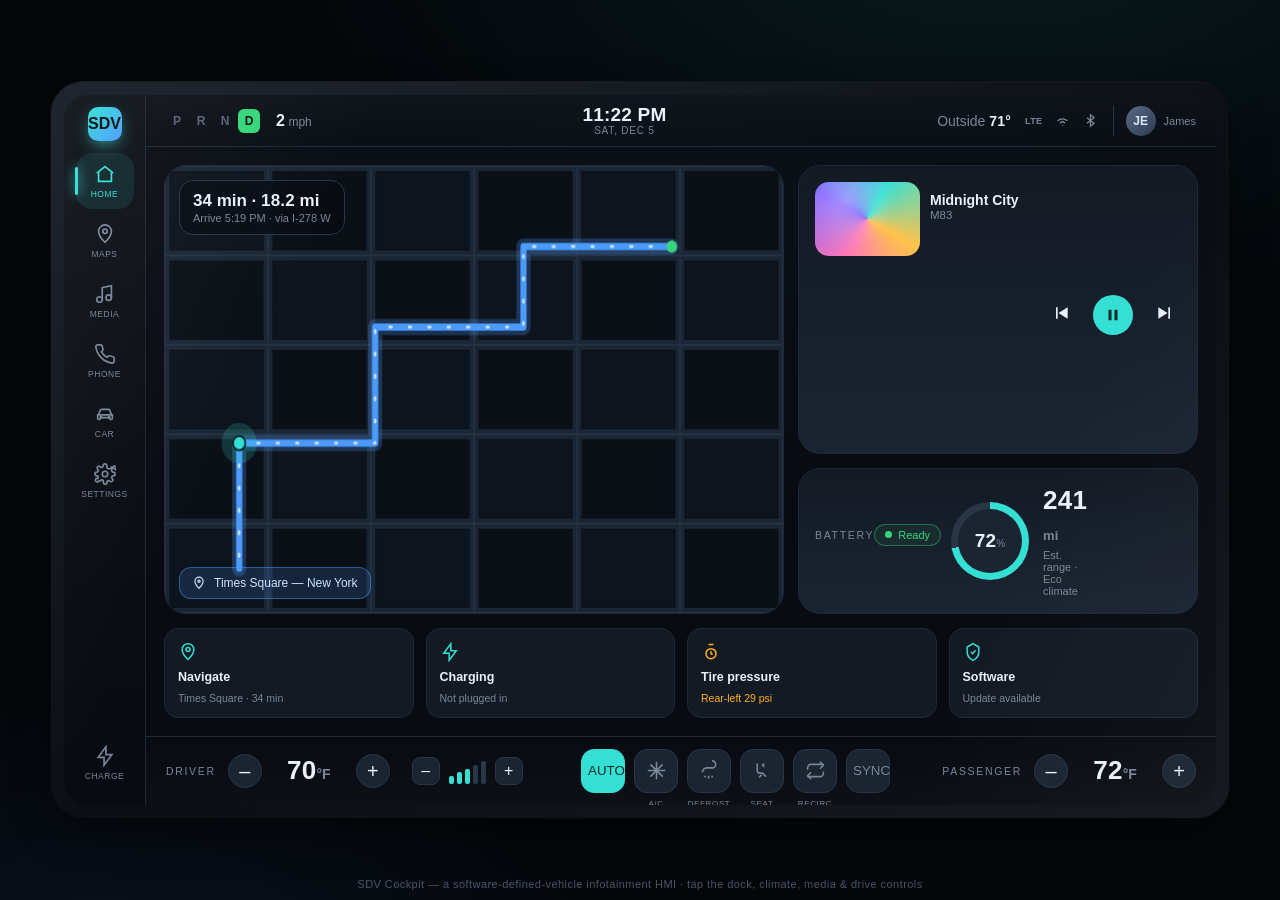
==== commit 27e46022: "Add real-time Google Maps with New York (Times Square) destination Integrate the Google Maps JavaScr" ====
--- a/infotainment/index.html
+++ b/infotainment/index.html
@@ -123,6 +123,18 @@
 .map .eta .sub{font-size:11px;color:var(--muted);margin-top:1px}
 .map .dest{align-self:flex-start;background:rgba(75,155,255,.16);border:1px solid rgba(75,155,255,.45);color:#CFE3FF;
   border-radius:12px;padding:8px 12px;font-size:12px;display:flex;gap:8px;align-items:center}
+/* Google Maps live layer — sits under the HUD overlays, shown once the API loads */
+.gmap{position:absolute;inset:0;display:none;background:#0B1017}
+.gm-on .mapcanvas{display:none!important}
+.gm-on .gmap{display:block}
+.map .over,.searchbar,.turnstrip{z-index:3}
+.map .gmap,.bigmap .gmap{z-index:1}
+.gm-style .gm-style-iw,.gmnoprint{filter:none}
+.livebadge{align-self:flex-end;display:none;align-items:center;gap:7px;background:rgba(8,11,17,.72);
+  backdrop-filter:blur(8px);border:1px solid var(--line);border-radius:999px;padding:5px 11px;font-size:10.5px;
+  letter-spacing:.12em;text-transform:uppercase;color:var(--good)}
+.gm-on .livebadge{display:inline-flex}
+.livebadge .dotpulse{background:var(--good)}
 .nowcard{display:flex;flex-direction:column}
 .nowcard .art{height:74px;border-radius:14px;background:
   conic-gradient(from 210deg,#FF7AB6,#7A5CFF,#34E0D4,#FFC24B,#FF7AB6);position:relative;overflow:hidden;flex:none}
@@ -360,16 +372,18 @@
       <!-- ===== HOME ===== -->
       <div class="view on" id="home">
         <div class="grid">
-          <div class="map" data-view="nav" id="homemap">
+          <div class="map" id="homemap">
             <canvas class="mapcanvas" width="700" height="440" style="width:100%;height:100%;display:block"></canvas>
+            <div class="gmap" data-gmap="home"></div>
             <div class="over">
               <div class="eta">
-                <div class="big">18 min · <span class="tnum">7.4</span> mi</div>
-                <div class="sub">Arrive 4:52 PM · via I-280 N</div>
+                <div class="big"><span id="h-eta">34 min</span> · <span class="tnum" id="h-dist">18.2</span> mi</div>
+                <div class="sub" id="h-sub">Arrive 5:19 PM · via I-278 W</div>
               </div>
+              <div class="livebadge"><span class="dotpulse"></span>Live traffic</div>
               <div class="dest">
                 <svg viewBox="0 0 24 24" width="14" height="14" fill="none" stroke="currentColor" stroke-width="2"><path d="M12 21s7-6.5 7-12a7 7 0 10-14 0c0 5.5 7 12 7 12z"/><circle cx="12" cy="9" r="2"/></svg>
-                Supercharger — Palo Alto
+                Times Square — New York
               </div>
             </div>
           </div>
@@ -399,7 +413,7 @@
           </div>
 
           <div class="tiles">
-            <button class="tile" data-view="nav"><svg viewBox="0 0 24 24" fill="none" stroke="currentColor" stroke-width="1.8"><path d="M12 21s7-6.5 7-12a7 7 0 10-14 0c0 5.5 7 12 7 12z"/><circle cx="12" cy="9" r="2.4"/></svg><span class="tn">Navigate</span><span class="ts">Palo Alto · 18 min</span></button>
+            <button class="tile" data-view="nav"><svg viewBox="0 0 24 24" fill="none" stroke="currentColor" stroke-width="1.8"><path d="M12 21s7-6.5 7-12a7 7 0 10-14 0c0 5.5 7 12 7 12z"/><circle cx="12" cy="9" r="2.4"/></svg><span class="tn">Navigate</span><span class="ts">Times Square · 34 min</span></button>
             <button class="tile" data-view="veh"><svg viewBox="0 0 24 24" fill="none" stroke="currentColor" stroke-width="1.8"><path d="M13 2L4.5 13.5H11L11 22 19.5 10.5H13z"/></svg><span class="tn">Charging</span><span class="ts">Not plugged in</span></button>
             <button class="tile warn" data-view="veh"><svg viewBox="0 0 24 24" fill="none" stroke="currentColor" stroke-width="1.8"><circle cx="12" cy="14" r="6"/><path d="M12 11v3l2 1M9 3h6"/></svg><span class="tn">Tire pressure</span><span class="ts">Rear-left 29 psi</span></button>
             <button class="tile" data-view="veh"><svg viewBox="0 0 24 24" fill="none" stroke="currentColor" stroke-width="1.8"><path d="M12 2l7 4v6c0 5-3 8-7 10-4-2-7-5-7-10V6z"/><path d="M9.5 12l2 2 3.5-4"/></svg><span class="tn">Software</span><span class="ts">Update available</span></button>
@@ -412,24 +426,27 @@
         <div class="wrap">
           <div class="bigmap">
             <canvas class="mapcanvas" width="720" height="560" style="width:100%;height:100%;display:block"></canvas>
+            <div class="gmap" data-gmap="nav"></div>
             <div class="searchbar">
               <svg viewBox="0 0 24 24" fill="none" stroke="currentColor" stroke-width="2"><circle cx="11" cy="11" r="7"/><path d="M21 21l-4-4"/></svg>
-              <span>Search for a place or address…</span>
+              <span id="nav-search">Times Square, New York, NY</span>
             </div>
             <div class="turnstrip">
               <div class="arw"><svg viewBox="0 0 24 24" fill="none" stroke="currentColor" stroke-width="2.2"><path d="M12 20V7M6 11l6-6 6 6"/></svg></div>
               <div>
-                <div class="big"><span class="tnum">0.4</span> mi</div>
-                <div class="sub">Continue onto I-280 North</div>
+                <div class="big"><span class="tnum" id="turn-dist">0.6</span> mi</div>
+                <div class="sub" id="turn-instr">Merge onto the Van Wyck Expwy N</div>
               </div>
             </div>
           </div>
           <div class="card pad route-panel">
-            <div class="h"><span class="lbl">Route</span><span class="chip">18 min · 7.4 mi</span></div>
-            <div class="stop"><div class="pin"><svg viewBox="0 0 24 24" fill="none" stroke="currentColor" stroke-width="2"><circle cx="12" cy="12" r="4"/></svg></div><div><div class="sn">Current location</div><div class="ss">Mountain View, CA</div></div><div class="dist">now</div></div>
-            <div class="stop"><div class="pin"><svg viewBox="0 0 24 24" fill="none" stroke="currentColor" stroke-width="2"><path d="M12 20V7M6 11l6-6 6 6"/></svg></div><div><div class="sn">I-280 North</div><div class="ss">Continue for 5.1 mi</div></div><div class="dist">0.4 mi</div></div>
-            <div class="stop"><div class="pin"><svg viewBox="0 0 24 24" fill="none" stroke="currentColor" stroke-width="2"><path d="M9 6l6 6-6 6"/></svg></div><div><div class="sn">Exit 20 — Sand Hill Rd</div><div class="ss">Keep right</div></div><div class="dist">5.5 mi</div></div>
-            <div class="stop"><div class="pin" style="color:var(--good)"><svg viewBox="0 0 24 24" fill="none" stroke="currentColor" stroke-width="2"><path d="M12 21s7-6.5 7-12a7 7 0 10-14 0c0 5.5 7 12 7 12z"/><circle cx="12" cy="9" r="2"/></svg></div><div><div class="sn">Supercharger — Palo Alto</div><div class="ss">16 stalls · 8 available</div></div><div class="dist">7.4 mi</div></div>
+            <div class="h"><span class="lbl">Route</span><span class="chip" id="route-chip">34 min · 18.2 mi</span></div>
+            <div id="route-steps">
+              <div class="stop"><div class="pin"><svg viewBox="0 0 24 24" fill="none" stroke="currentColor" stroke-width="2"><circle cx="12" cy="12" r="4"/></svg></div><div><div class="sn">Current location</div><div class="ss">JFK International Airport, Queens</div></div><div class="dist">now</div></div>
+              <div class="stop"><div class="pin"><svg viewBox="0 0 24 24" fill="none" stroke="currentColor" stroke-width="2"><path d="M12 20V7M6 11l6-6 6 6"/></svg></div><div><div class="sn">Van Wyck Expwy N</div><div class="ss">I-678 · continue 4.3 mi</div></div><div class="dist">0.6 mi</div></div>
+              <div class="stop"><div class="pin"><svg viewBox="0 0 24 24" fill="none" stroke="currentColor" stroke-width="2"><path d="M9 6l6 6-6 6"/></svg></div><div><div class="sn">Midtown Tunnel</div><div class="ss">Take I-495 W into Manhattan</div></div><div class="dist">9.7 mi</div></div>
+              <div class="stop"><div class="pin" style="color:var(--good)"><svg viewBox="0 0 24 24" fill="none" stroke="currentColor" stroke-width="2"><path d="M12 21s7-6.5 7-12a7 7 0 10-14 0c0 5.5 7 12 7 12z"/><circle cx="12" cy="9" r="2"/></svg></div><div><div class="sn">Times Square — New York</div><div class="ss">Broadway &amp; W 45th St</div></div><div class="dist">18.2 mi</div></div>
+            </div>
           </div>
         </div>
       </div>
@@ -790,6 +807,130 @@
     draw();
     if(!reduce){ (function loop(){ off=(off+0.8)%22; draw(); requestAnimationFrame(loop); })(); }
   }
+
+  /* ============================================================
+     REAL-TIME GOOGLE MAPS  —  destination: New York (Times Square)
+     ------------------------------------------------------------
+     Needs a Google Maps JavaScript API key. Provide one of:
+       1. Paste it into GMAPS_API_KEY below, OR
+       2. open the page with  ?gmapskey=YOUR_KEY  in the URL, OR
+       3. run  localStorage.setItem('sdv_gmaps_key','YOUR_KEY')  once.
+     Get a key: https://console.cloud.google.com/  (enable "Maps
+     JavaScript API" + "Directions API"). Without a key — or when the
+     script is blocked, e.g. inside a strict CSP sandbox — the canvas
+     map above stays as the fallback. Live traffic + real-time ETA
+     come from the Directions API with departureTime = now.
+     ============================================================ */
+  var GMAPS_API_KEY = "";            // <-- paste your key here (optional)
+
+  // New York route: JFK Airport  ->  Times Square
+  var ORIGIN = {lat:40.6413, lng:-73.7781};   // JFK International Airport
+  var DEST   = {lat:40.7580, lng:-73.9855};   // Times Square, New York
+
+  function resolveKey(){
+    try{
+      var q=new URLSearchParams(location.search).get("gmapskey")||new URLSearchParams(location.search).get("key");
+      if(q) return q;
+      var ls=localStorage.getItem("sdv_gmaps_key"); if(ls) return ls;
+    }catch(e){}
+    return (window.SDV_GMAPS_KEY||GMAPS_API_KEY||"").trim();
+  }
+
+  // Dark map styling to match the cockpit theme.
+  var DARK_STYLE=[
+    {elementType:"geometry",stylers:[{color:"#0d131c"}]},
+    {elementType:"labels.text.stroke",stylers:[{color:"#0d131c"}]},
+    {elementType:"labels.text.fill",stylers:[{color:"#7A8798"}]},
+    {featureType:"poi",stylers:[{visibility:"off"}]},
+    {featureType:"transit",stylers:[{visibility:"off"}]},
+    {featureType:"administrative",elementType:"geometry",stylers:[{color:"#2A3646"}]},
+    {featureType:"water",elementType:"geometry",stylers:[{color:"#0a2230"}]},
+    {featureType:"water",elementType:"labels.text.fill",stylers:[{color:"#33566a"}]},
+    {featureType:"landscape",elementType:"geometry",stylers:[{color:"#111823"}]},
+    {featureType:"road",elementType:"geometry",stylers:[{color:"#1b2634"}]},
+    {featureType:"road",elementType:"geometry.stroke",stylers:[{color:"#243244"}]},
+    {featureType:"road.highway",elementType:"geometry",stylers:[{color:"#2b3a4d"}]},
+    {featureType:"road",elementType:"labels.text.fill",stylers:[{color:"#8593a6"}]}
+  ];
+
+  function mkMarker(gmap,pos,fill){
+    return new google.maps.Marker({map:gmap,position:pos,icon:{
+      path:google.maps.SymbolPath.CIRCLE,scale:7,fillColor:fill,fillOpacity:1,strokeColor:"#06110F",strokeWeight:2}});
+  }
+
+  window.__sdvInitGMaps = function(){
+    var els = document.querySelectorAll(".gmap[data-gmap]");
+    if(!els.length || !window.google || !google.maps) return;
+    var renderers=[];
+    els.forEach(function(el){
+      var gmap=new google.maps.Map(el,{
+        center:DEST, zoom:12, disableDefaultUI:true, gestureHandling:"greedy",
+        backgroundColor:"#0d131c", styles:DARK_STYLE
+      });
+      new google.maps.TrafficLayer().setMap(gmap);          // real-time congestion
+      var rndr=new google.maps.DirectionsRenderer({map:gmap,suppressMarkers:true,preserveViewport:false,
+        polylineOptions:{strokeColor:"#4B9BFF",strokeWeight:6,strokeOpacity:.95}});
+      mkMarker(gmap,ORIGIN,"#34E0D4");                        // the car
+      mkMarker(gmap,DEST,"#35D67A");                          // destination
+      el.closest(".map,.bigmap").classList.add("gm-on");
+      renderers.push(rndr);
+    });
+
+    var ds=new google.maps.DirectionsService();
+    ds.route({
+      origin:ORIGIN, destination:DEST,
+      travelMode:google.maps.TravelMode.DRIVING,
+      unitSystem:google.maps.UnitSystem.IMPERIAL,
+      provideRouteAlternatives:false,
+      drivingOptions:{departureTime:new Date(), trafficModel:google.maps.TrafficModel.BEST_GUESS}
+    }, function(res,status){
+      if(status!=="OK"||!res.routes[0]) return;
+      renderers.forEach(function(r){ r.setDirections(res); });
+      populate(res.routes[0]);
+    });
+  };
+
+  function setText(id,txt){ var e=document.getElementById(id); if(e) e.textContent=txt; }
+
+  function populate(route){
+    var leg=route.legs[0];
+    var durTxt=(leg.duration_in_traffic||leg.duration).text;     // e.g. "41 mins"
+    var durSec=(leg.duration_in_traffic||leg.duration).value;
+    var distTxt=leg.distance.text;                               // e.g. "18.2 mi"
+    var distNum=distTxt.replace(/[^\d.]/g,"");
+    var arrive=new Date(Date.now()+durSec*1000)
+      .toLocaleTimeString(undefined,{hour:"numeric",minute:"2-digit"});
+    var road=(leg.steps[0]&&leg.steps[0].instructions||"").replace(/<[^>]+>/g,"") || "your route";
+    // Home HUD
+    setText("h-eta",durTxt); setText("h-dist",distNum);
+    setText("h-sub","Arrive "+arrive+" · live traffic");
+    // Nav HUD
+    setText("route-chip",durTxt+" · "+distTxt);
+    setText("turn-dist",(leg.steps[0]?(leg.steps[0].distance.text.replace(/[^\d.]/g,"")):distNum));
+    setText("turn-instr",road);
+    // Rebuild step list from the live route
+    var box=document.getElementById("route-steps");
+    if(box){
+      var html='<div class="stop"><div class="pin"><svg viewBox="0 0 24 24" fill="none" stroke="currentColor" stroke-width="2"><circle cx="12" cy="12" r="4"/></svg></div><div><div class="sn">Current location</div><div class="ss">'+esc(leg.start_address)+'</div></div><div class="dist">now</div></div>';
+      leg.steps.slice(0,3).forEach(function(s){
+        html+='<div class="stop"><div class="pin"><svg viewBox="0 0 24 24" fill="none" stroke="currentColor" stroke-width="2"><path d="M9 6l6 6-6 6"/></svg></div><div><div class="sn">'+esc(s.instructions.replace(/<[^>]+>/g,""))+'</div><div class="ss">'+esc(s.distance.text)+'</div></div><div class="dist">'+esc(s.distance.text)+'</div></div>';
+      });
+      html+='<div class="stop"><div class="pin" style="color:var(--good)"><svg viewBox="0 0 24 24" fill="none" stroke="currentColor" stroke-width="2"><path d="M12 21s7-6.5 7-12a7 7 0 10-14 0c0 5.5 7 12 7 12z"/><circle cx="12" cy="9" r="2"/></svg></div><div><div class="sn">Times Square — New York</div><div class="ss">'+esc(leg.end_address)+'</div></div><div class="dist">'+esc(distTxt)+'</div></div>';
+      box.innerHTML=html;
+    }
+  }
+  function esc(s){var d=document.createElement("div");d.textContent=s;return d.innerHTML;}
+
+  (function loadGMaps(){
+    var key=resolveKey();
+    if(!key) return;                       // no key -> keep the canvas fallback
+    if(window.google&&window.google.maps){ window.__sdvInitGMaps(); return; }
+    var s=document.createElement("script");
+    s.src="https://maps.googleapis.com/maps/api/js?key="+encodeURIComponent(key)+"&libraries=&callback=__sdvInitGMaps";
+    s.async=true; s.defer=true;
+    s.onerror=function(){ /* blocked or bad key: canvas map stays */ };
+    document.head.appendChild(s);
+  })();
 })();
 </script>
 </body>
